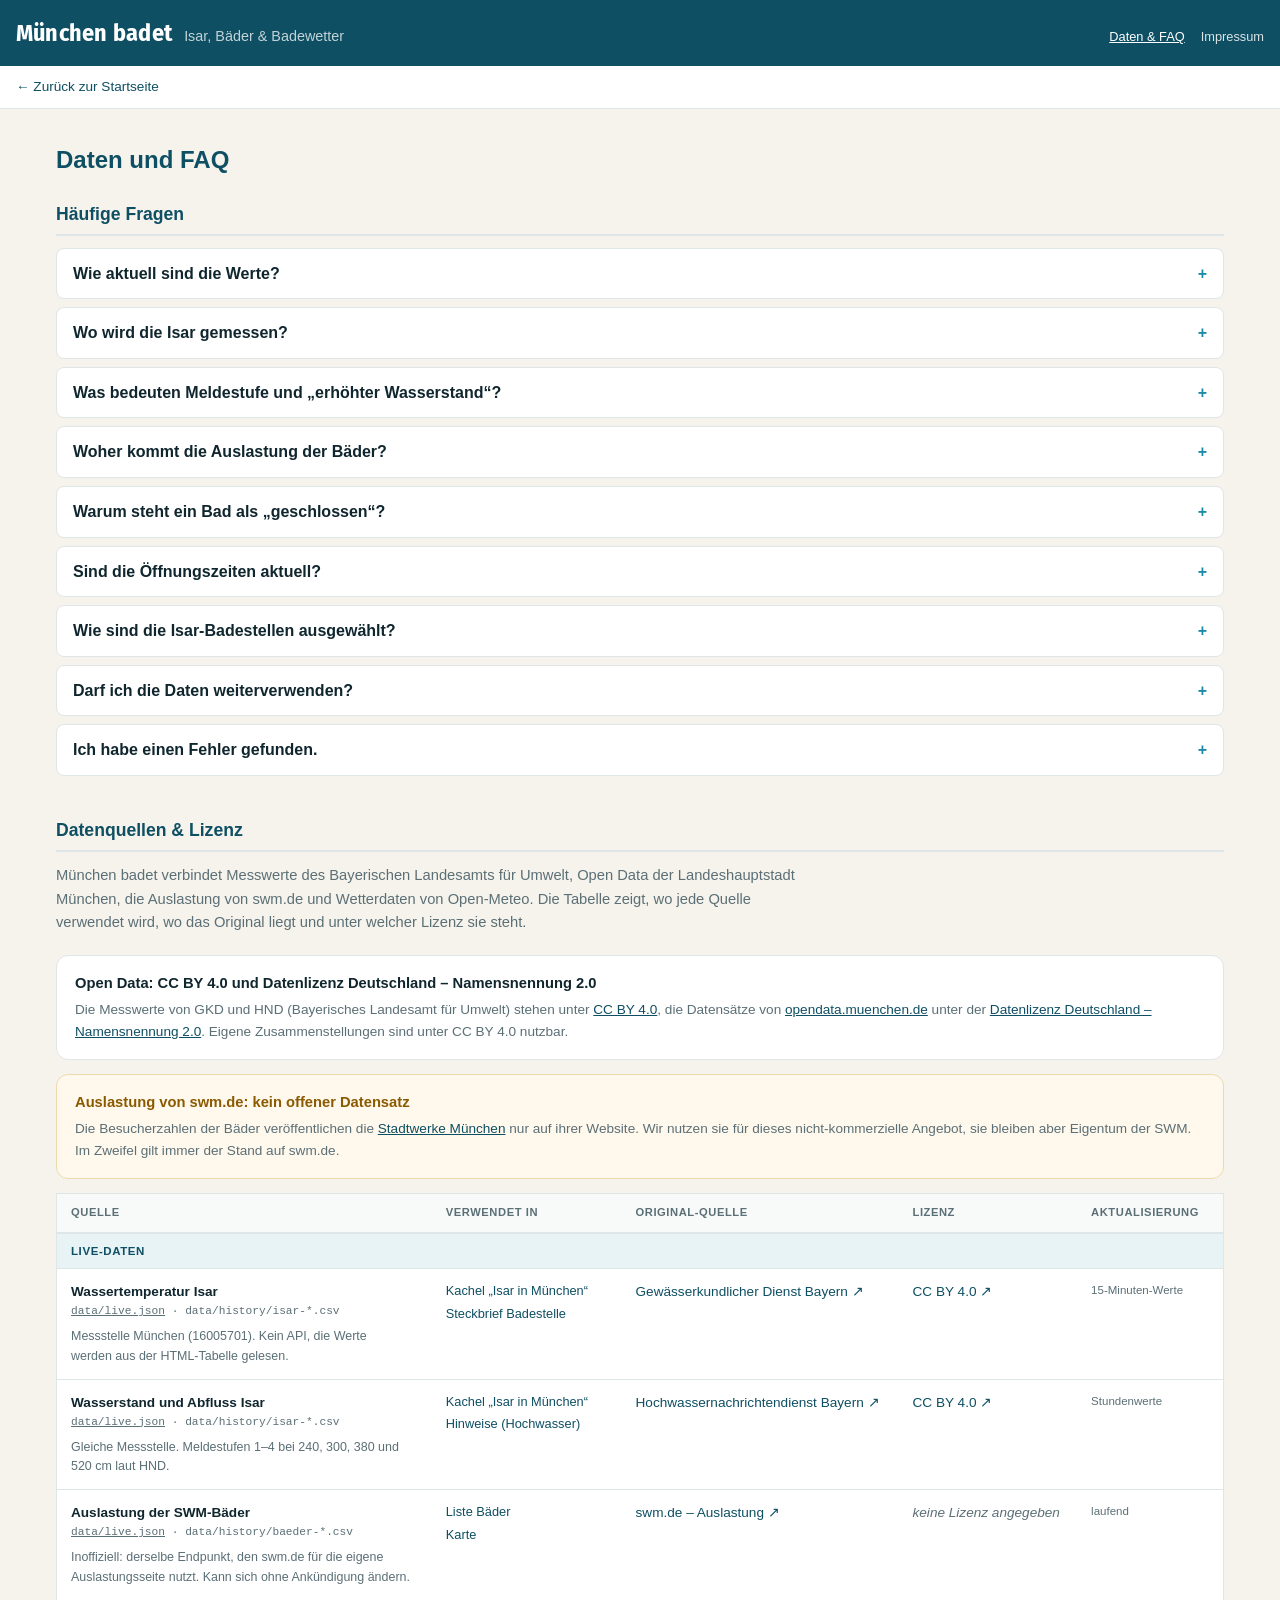
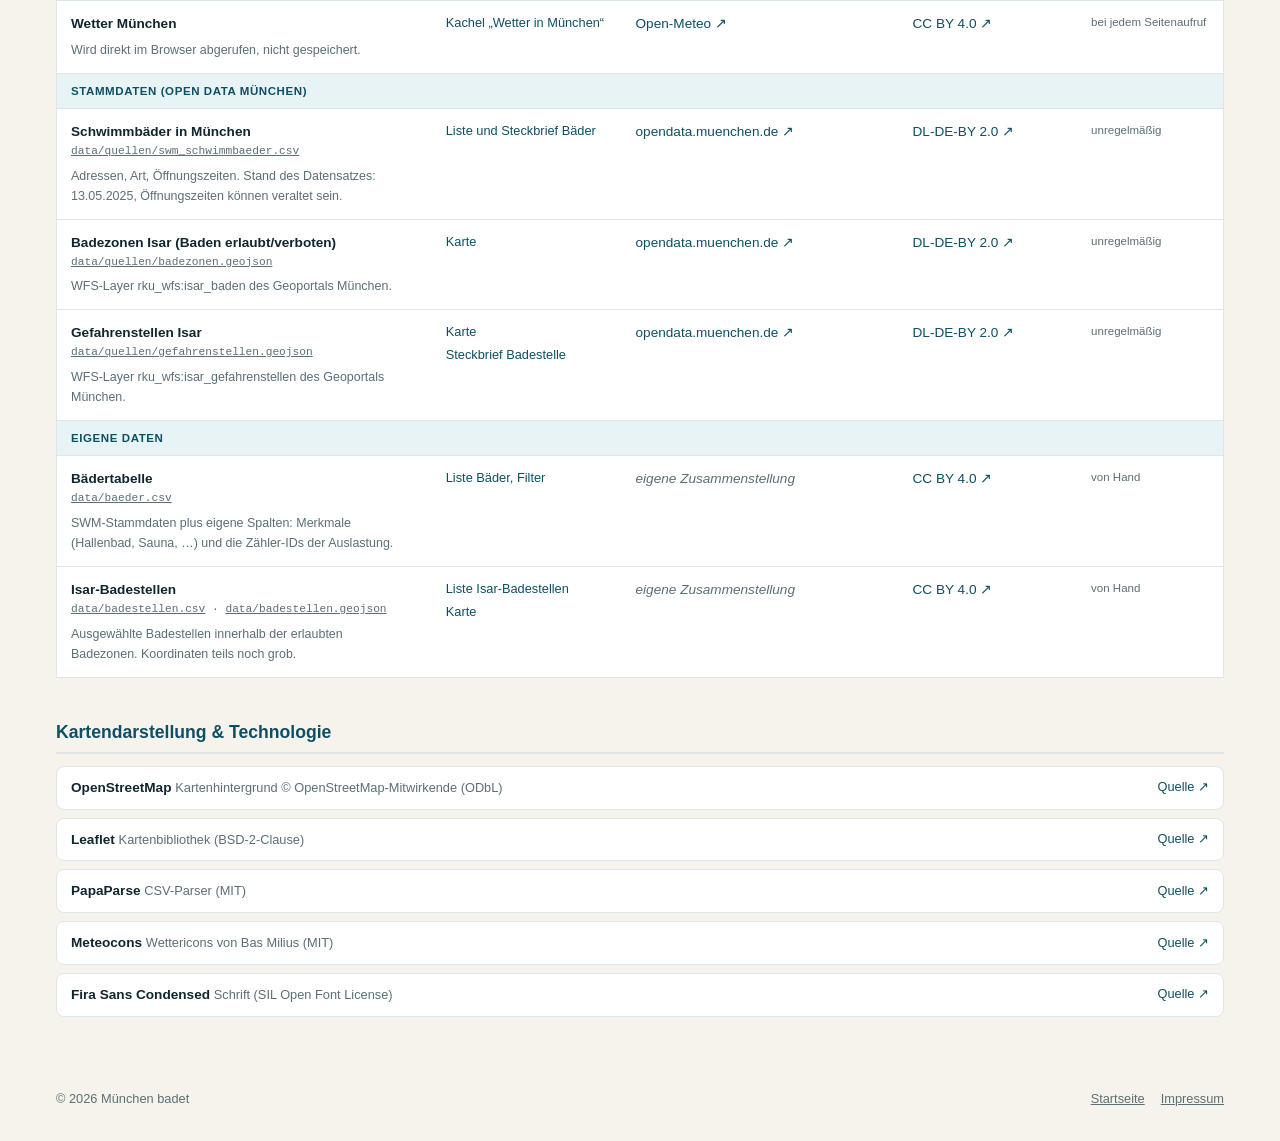
==== daten.html @ 189cb375 "Erster Stand muenchenbadet.de: Startseite, Daten & FAQ, Impressum, Live-Cron, Deploy-Workflow" ====
<!DOCTYPE html>
<html lang="de">
<head>
  <meta charset="UTF-8">
  <meta name="viewport" content="width=device-width, initial-scale=1.0">
  <title>Daten &amp; FAQ – München badet</title>
  <meta name="description" content="Datenquellen, Lizenzen und häufige Fragen zu muenchenbadet.de.">
  <link rel="preconnect" href="https://fonts.googleapis.com">
  <link href="https://fonts.googleapis.com/css2?family=Fira+Sans+Condensed:wght@600;700&display=swap" rel="stylesheet">
  <link rel="stylesheet" href="css/unterseite.css">
  <!-- Matomo -->
  <script>
    var _paq = window._paq = window._paq || [];
    /* tracker methods like "setCustomDimension" should be called before "trackPageView" */
    _paq.push(['disableCookies']);
    _paq.push(['trackPageView']);
    _paq.push(['enableLinkTracking']);
    (function() {
      var u="https://piwik.bielinski.de/";
      _paq.push(['setTrackerUrl', u+'matomo.php']);
      _paq.push(['setSiteId', '15']);
      var d=document, g=d.createElement('script'), s=d.getElementsByTagName('script')[0];
      g.async=true; g.src=u+'matomo.js'; s.parentNode.insertBefore(g,s);
    })();
  </script>
  <!-- End Matomo Code -->
</head>
<body>

<header>
  <a href="/">
    <h1 class="display">München badet</h1>
    <span class="claim">Isar, Bäder &amp; Badewetter</span>
  </a>
  <nav class="nav-links">
    <a href="daten.html" aria-current="page">Daten &amp; FAQ</a>
    <a href="impressum.html">Impressum</a>
  </nav>
</header>

<div class="back-nav"><a href="/">← Zurück zur Startseite</a></div>

<main>
  <h2>Daten und FAQ</h2>

  <h3>Häufige Fragen</h3>
  <div class="faq">
    <details>
      <summary>Wie aktuell sind die Werte?</summary>
      <div>
        <p>
          Wassertemperatur, Wasserstand und Auslastung werden alle 15 Minuten abgerufen. Die Wassertemperatur
          misst das Landesamt in 15-Minuten-Schritten, Wasserstand und Abfluss als Stundenwerte. Unter jeder
          Kachel steht, von wann der angezeigte Wert ist. Das Wetter wird bei jedem Seitenaufruf frisch geladen.
        </p>
      </div>
    </details>
    <details>
      <summary>Wo wird die Isar gemessen?</summary>
      <div>
        <p>
          An der Messstelle München (Nr. 16005701) des Bayerischen Landesamts für Umwelt. Für alle Badestellen
          gilt derselbe Messwert. Weiter flussauf- oder -abwärts kann das Wasser etwas wärmer oder kälter sein.
        </p>
      </div>
    </details>
    <details>
      <summary>Was bedeuten Meldestufe und „erhöhter Wasserstand“?</summary>
      <div>
        <p>
          Die Meldestufen 1–4 legt der Hochwassernachrichtendienst Bayern fest: für den Pegel München bei 240,
          300, 380 und 520 cm. Ab Meldestufe 1 erscheint ein Hochwasser-Hinweis. Ab 150 cm zeigen wir zusätzlich
          „erhöhter Wasserstand“. Diese Schwelle ist eine eigene, vorläufige Einschätzung und keine amtliche Angabe.
        </p>
      </div>
    </details>
    <details>
      <summary>Woher kommt die Auslastung der Bäder?</summary>
      <div>
        <p>
          Von swm.de. Die Stadtwerke zeigen die Auslastung auf ihrer
          <a href="https://www.swm.de/baeder/auslastung" target="_blank" rel="noopener">eigenen Seite</a>, ein
          offizielles Open-Data-Angebot gibt es dafür nicht. Wir nutzen dieselbe Datenquelle wie diese Seite.
          Ändern die SWM etwas daran, fehlt die Auslastung hier, bis wir nachziehen.
        </p>
      </div>
    </details>
    <details>
      <summary>Warum steht ein Bad als „geschlossen“?</summary>
      <div>
        <p>Ein Bad gilt als geschlossen, wenn</p>
        <ul>
          <li>keine Live-Auslastung kommt,</li>
          <li>im SWM-Datensatz keine Öffnungszeiten eingetragen sind oder</li>
          <li>gerade niemand gezählt wird, meist bei Freibädern außerhalb der Saison.</li>
        </ul>
        <p style="margin-top:10px">Verbindlich sind die Angaben auf swm.de.</p>
      </div>
    </details>
    <details>
      <summary>Sind die Öffnungszeiten aktuell?</summary>
      <div>
        <p>
          Nicht unbedingt. Sie stammen aus dem Open-Data-Datensatz der SWM, der zuletzt am 13.05.2025
          aktualisiert wurde. Saisonzeiten und Sonderöffnungen fehlen dort. Im Steckbrief jedes Bads führt
          ein Link zu swm.de.
        </p>
      </div>
    </details>
    <details>
      <summary>Wie sind die Isar-Badestellen ausgewählt?</summary>
      <div>
        <p>
          Wir haben bekannte Badestellen von Hand zusammengestellt. Jede liegt in einer Zone, in der die Stadt
          München das Baden erlaubt. Badeverbotszonen und Gefahrenstellen kommen direkt aus dem Geoportal der
          Stadt. Die Lage einiger Badestellen ist noch grob und wird nach und nach verfeinert.
        </p>
      </div>
    </details>
    <details>
      <summary>Darf ich die Daten weiterverwenden?</summary>
      <div>
        <p>
          Ja, im Rahmen der jeweiligen Lizenz, siehe Tabelle unten. Die Rohdaten der Quellen und unsere
          eigenen Tabellen liegen als CSV und GeoJSON im Ordner <code>data/</code>. Bitte nennt bei den
          Quelldaten den Urheber und bei unseren Zusammenstellungen muenchenbadet.de.
        </p>
      </div>
    </details>
    <details>
      <summary>Ich habe einen Fehler gefunden.</summary>
      <div>
        <p>Gerne per Mail an <a href="mailto:kontakt@bielinski.de">kontakt@bielinski.de</a>.</p>
      </div>
    </details>
  </div>

  <h3>Datenquellen &amp; Lizenz</h3>
  <p class="intro">
    München badet verbindet Messwerte des Bayerischen Landesamts für Umwelt, Open Data der Landeshauptstadt
    München, die Auslastung von swm.de und Wetterdaten von Open-Meteo. Die Tabelle zeigt, wo jede Quelle
    verwendet wird, wo das Original liegt und unter welcher Lizenz sie steht.
  </p>

  <div class="box">
    <h4>Open Data: CC BY 4.0 und Datenlizenz Deutschland – Namensnennung 2.0</h4>
    <p>
      Die Messwerte von GKD und HND (Bayerisches Landesamt für Umwelt) stehen unter
      <a href="https://creativecommons.org/licenses/by/4.0/deed.de" target="_blank" rel="noopener">CC BY 4.0</a>,
      die Datensätze von <a href="https://opendata.muenchen.de" target="_blank" rel="noopener">opendata.muenchen.de</a>
      unter der <a href="https://www.govdata.de/dl-de/by-2-0" target="_blank" rel="noopener">Datenlizenz Deutschland – Namensnennung 2.0</a>.
      Eigene Zusammenstellungen sind unter CC BY 4.0 nutzbar.
    </p>
  </div>

  <div class="box warn">
    <h4>Auslastung von swm.de: kein offener Datensatz</h4>
    <p>
      Die Besucherzahlen der Bäder veröffentlichen die
      <a href="https://www.swm.de/baeder" target="_blank" rel="noopener">Stadtwerke München</a> nur auf
      ihrer Website. Wir nutzen sie für dieses nicht-kommerzielle Angebot, sie bleiben aber Eigentum der SWM.
      Im Zweifel gilt immer der Stand auf swm.de.
    </p>
  </div>

  <div class="table-wrap">
    <table class="sources">
      <thead>
        <tr>
          <th>Quelle</th>
          <th>Verwendet in</th>
          <th>Original-Quelle</th>
          <th>Lizenz</th>
          <th>Aktualisierung</th>
        </tr>
      </thead>
      <tbody id="sources-body">
        <tr><td colspan="5" class="dim" style="text-align:center;padding:30px">Lade Datenquellen …</td></tr>
      </tbody>
    </table>
  </div>

  <h3>Kartendarstellung &amp; Technologie</h3>
  <div class="attr-list" id="attr-list"></div>
</main>

<footer>
  <span class="copy">© 2026 München badet</span>
  <a href="/">Startseite</a>
  <a href="impressum.html">Impressum</a>
</footer>

<script>
const esc = s => String(s ?? '').replace(/[&<>"]/g, c => ({ '&': '&amp;', '<': '&lt;', '>': '&gt;', '"': '&quot;' }[c]));

function fmtZeit(iso) {
  const d = new Date(iso);
  if (isNaN(d)) return null;
  return d.toLocaleDateString('de-DE', { day: '2-digit', month: '2-digit', year: 'numeric' })
    + ', ' + d.toLocaleTimeString('de-DE', { hour: '2-digit', minute: '2-digit' }) + ' Uhr';
}

const link = (x, cls = '') => x?.href
  ? `<a class="${cls}" href="${esc(x.href)}" target="_blank" rel="noopener">${esc(x.label)} ↗</a>`
  : `<span class="dim">${esc(x?.label ?? '–')}</span>`;

async function init() {
  const [reg, live] = await Promise.all([
    fetch('data/source-registry.json').then(r => r.json()),
    fetch('data/live.json').then(r => r.json()).catch(() => null),
  ]);

  // Stand der Live-Quellen aus live.json; alle anderen nur mit Turnus
  const stand = src => {
    if (!live) return null;
    if (src.live_key) return live.isar?.[src.live_key]?.zeit;
    if (src.id === 'swm-auslastung') return live.updated;
    return null;
  };

  document.getElementById('sources-body').innerHTML = reg.categories.map(cat =>
    `<tr class="cat-row"><td colspan="5">${esc(cat.title)}</td></tr>` +
    cat.sources.map(src => {
      const zeit = stand(src) && fmtZeit(stand(src));
      return `<tr id="${esc(src.id)}">
        <td>
          <div class="src-title">${esc(src.title)}</div>
          <div class="src-file">${(src.files || []).map(f => f.includes('*') ? esc(f) : `<a href="${esc(f)}">${esc(f)}</a>`).join(' · ')}</div>
          ${src.note ? `<div class="src-note">${esc(src.note)}</div>` : ''}
        </td>
        <td><div class="used-in">${(src.used_in || []).map(u => `<a href="${esc(u.href)}">${esc(u.label)}</a>`).join('')}</div></td>
        <td>${link(src.original_source, 'orig-link')}</td>
        <td>${link(src.license, 'orig-link')}</td>
        <td>${zeit ? `<span class="stand">${zeit}</span>` : ''}<span class="turnus">${esc(src.turnus || '')}</span></td>
      </tr>`;
    }).join('')
  ).join('');

  document.getElementById('attr-list').innerHTML = (reg.attribution || []).map(a =>
    `<div class="attr-item"><div><b>${esc(a.title)}</b> <span class="attr-note">${esc(a.note)}</span></div>
     <a href="${esc(a.href)}" target="_blank" rel="noopener">Quelle ↗</a></div>`).join('');

  if (location.hash) document.getElementById(location.hash.slice(1))?.scrollIntoView();
}

init().catch(err => {
  document.getElementById('sources-body').innerHTML =
    `<tr><td colspan="5" style="text-align:center;padding:30px;color:#c0272d">Fehler beim Laden der Datenquellen: ${esc(err.message)}</td></tr>`;
});
</script>

</body>
</html>
---- css/unterseite.css ----
/* Gemeinsame Styles für Unterseiten (Daten & FAQ, Impressum) – Farben wie index.html */
*, *::before, *::after { box-sizing: border-box; margin: 0; padding: 0; }
:root {
  --isar:      #1b8aa6;
  --isar-dark: #0e4f63;
  --sand:      #f6f3ec;
  --ink:       #10262e;
  --ink-dim:   #5b6f76;
  --surface:   #ffffff;
  --border:    #dfe6e8;
  --warn:      #8a5a00;
  --warn-bg:   #fff8ec;
}
body { font-family: -apple-system, "Segoe UI", Roboto, Helvetica, Arial, sans-serif; background: var(--sand); color: var(--ink); line-height: 1.6; }
.display { font-family: 'Fira Sans Condensed', Tahoma, sans-serif; font-weight: 700; }
a { color: var(--isar-dark); }

header {
  background: var(--isar-dark); color: #fff;
  padding: 14px 16px;
  display: flex; align-items: baseline; gap: 12px; flex-wrap: wrap;
}
header > a { display: flex; align-items: baseline; gap: 12px; color: inherit; text-decoration: none; }
header h1 { font-size: 1.5rem; letter-spacing: .01em; }
header .claim { opacity: .75; font-size: .9rem; }
.nav-links { margin-left: auto; display: flex; gap: 1rem; }
.nav-links a { font-size: .8rem; color: #fff; opacity: .85; text-decoration: none; white-space: nowrap; }
.nav-links a:hover, .nav-links a[aria-current] { opacity: 1; text-decoration: underline; }

.back-nav { background: var(--surface); border-bottom: 1px solid var(--border); padding: 10px 16px; font-size: .85rem; }
.back-nav a { text-decoration: none; }
.back-nav a:hover { text-decoration: underline; }

main { max-width: 1200px; margin: 0 auto; padding: 32px 16px 64px; }
main.schmal { max-width: 720px; }

h2 { font-size: 1.5rem; color: var(--isar-dark); margin-bottom: 20px; }
h3 { font-size: 1.1rem; color: var(--isar-dark); margin: 40px 0 12px; padding-bottom: 6px; border-bottom: 2px solid var(--border); }
h3:first-of-type { margin-top: 0; }
p { color: var(--ink-dim); font-size: .92rem; }
p + p { margin-top: 10px; }
.intro { max-width: 760px; margin-bottom: 20px; }

/* Impressum */
.schmal h4 { font-size: .92rem; margin: 22px 0 4px; }

/* Lizenz-/Hinweisboxen */
.box { background: var(--surface); border: 1px solid var(--border); border-radius: 12px; padding: 16px 18px; margin-bottom: 14px; }
.box h4 { font-size: .92rem; margin-bottom: 4px; }
.box p { font-size: .85rem; }
.box.warn { background: var(--warn-bg); border-color: #ecd9ae; }
.box.warn h4 { color: var(--warn); }

/* Quellen-Tabelle */
.table-wrap { overflow-x: auto; }
table.sources { width: 100%; border-collapse: collapse; background: var(--surface); font-size: .85rem; border: 1px solid var(--border); }
table.sources th {
  text-align: left; font-size: .7rem; font-weight: 700; text-transform: uppercase; letter-spacing: .05em;
  color: var(--ink-dim); padding: 10px 14px; border-bottom: 2px solid var(--border); background: #f8fafa; white-space: nowrap;
}
table.sources td { padding: 12px 14px; border-bottom: 1px solid var(--border); vertical-align: top; }
table.sources tbody tr { scroll-margin-top: 16px; }
table.sources tbody tr:target td { background: #fff6da; }
tr.cat-row td { background: #e8f3f6; font-size: .72rem; font-weight: 700; text-transform: uppercase; letter-spacing: .05em; color: var(--isar-dark); padding: 8px 14px; }
.src-title { font-weight: 700; }
.src-file { font-family: ui-monospace, monospace; font-size: .7rem; color: var(--ink-dim); }
.src-file a { color: inherit; }
.src-note { font-size: .78rem; color: var(--ink-dim); margin-top: 6px; max-width: 340px; }
.used-in { display: flex; flex-direction: column; gap: 2px; font-size: .8rem; }
.used-in a { text-decoration: none; }
.used-in a:hover, .orig-link:hover { text-decoration: underline; }
.orig-link { text-decoration: none; }
.dim { color: var(--ink-dim); font-style: italic; }
.stand { font-variant-numeric: tabular-nums; white-space: nowrap; }
.turnus { display: block; font-size: .72rem; color: var(--ink-dim); }

/* Technologie */
.attr-list { display: flex; flex-direction: column; gap: 8px; }
.attr-item {
  background: var(--surface); border: 1px solid var(--border); border-radius: 8px; padding: 10px 14px; font-size: .85rem;
  display: flex; justify-content: space-between; align-items: center; gap: 12px; flex-wrap: wrap;
}
.attr-item .attr-note { color: var(--ink-dim); font-size: .8rem; }
.attr-item a { font-size: .8rem; text-decoration: none; }

/* FAQ */
.faq details { background: var(--surface); border: 1px solid var(--border); border-radius: 8px; margin-bottom: 8px; }
.faq summary { cursor: pointer; padding: 12px 16px; font-weight: 600; list-style: none; display: flex; justify-content: space-between; gap: 12px; }
.faq summary::-webkit-details-marker { display: none; }
.faq summary::after { content: '+'; color: var(--isar); font-weight: 700; }
.faq details[open] summary::after { content: '–'; }
.faq details > div { padding: 0 16px 14px; }
.faq ul { color: var(--ink-dim); font-size: .92rem; margin: 6px 0 0 20px; }

footer {
  max-width: 1200px; margin: 0 auto; padding: 8px 16px 32px; font-size: .8rem; color: var(--ink-dim);
  display: flex; gap: 16px; flex-wrap: wrap;
}
footer a { color: inherit; }
footer .copy { margin-right: auto; }

@media (max-width: 700px) {
  main { padding: 24px 16px 48px; }
  .nav-links { margin-left: 0; width: 100%; }
}
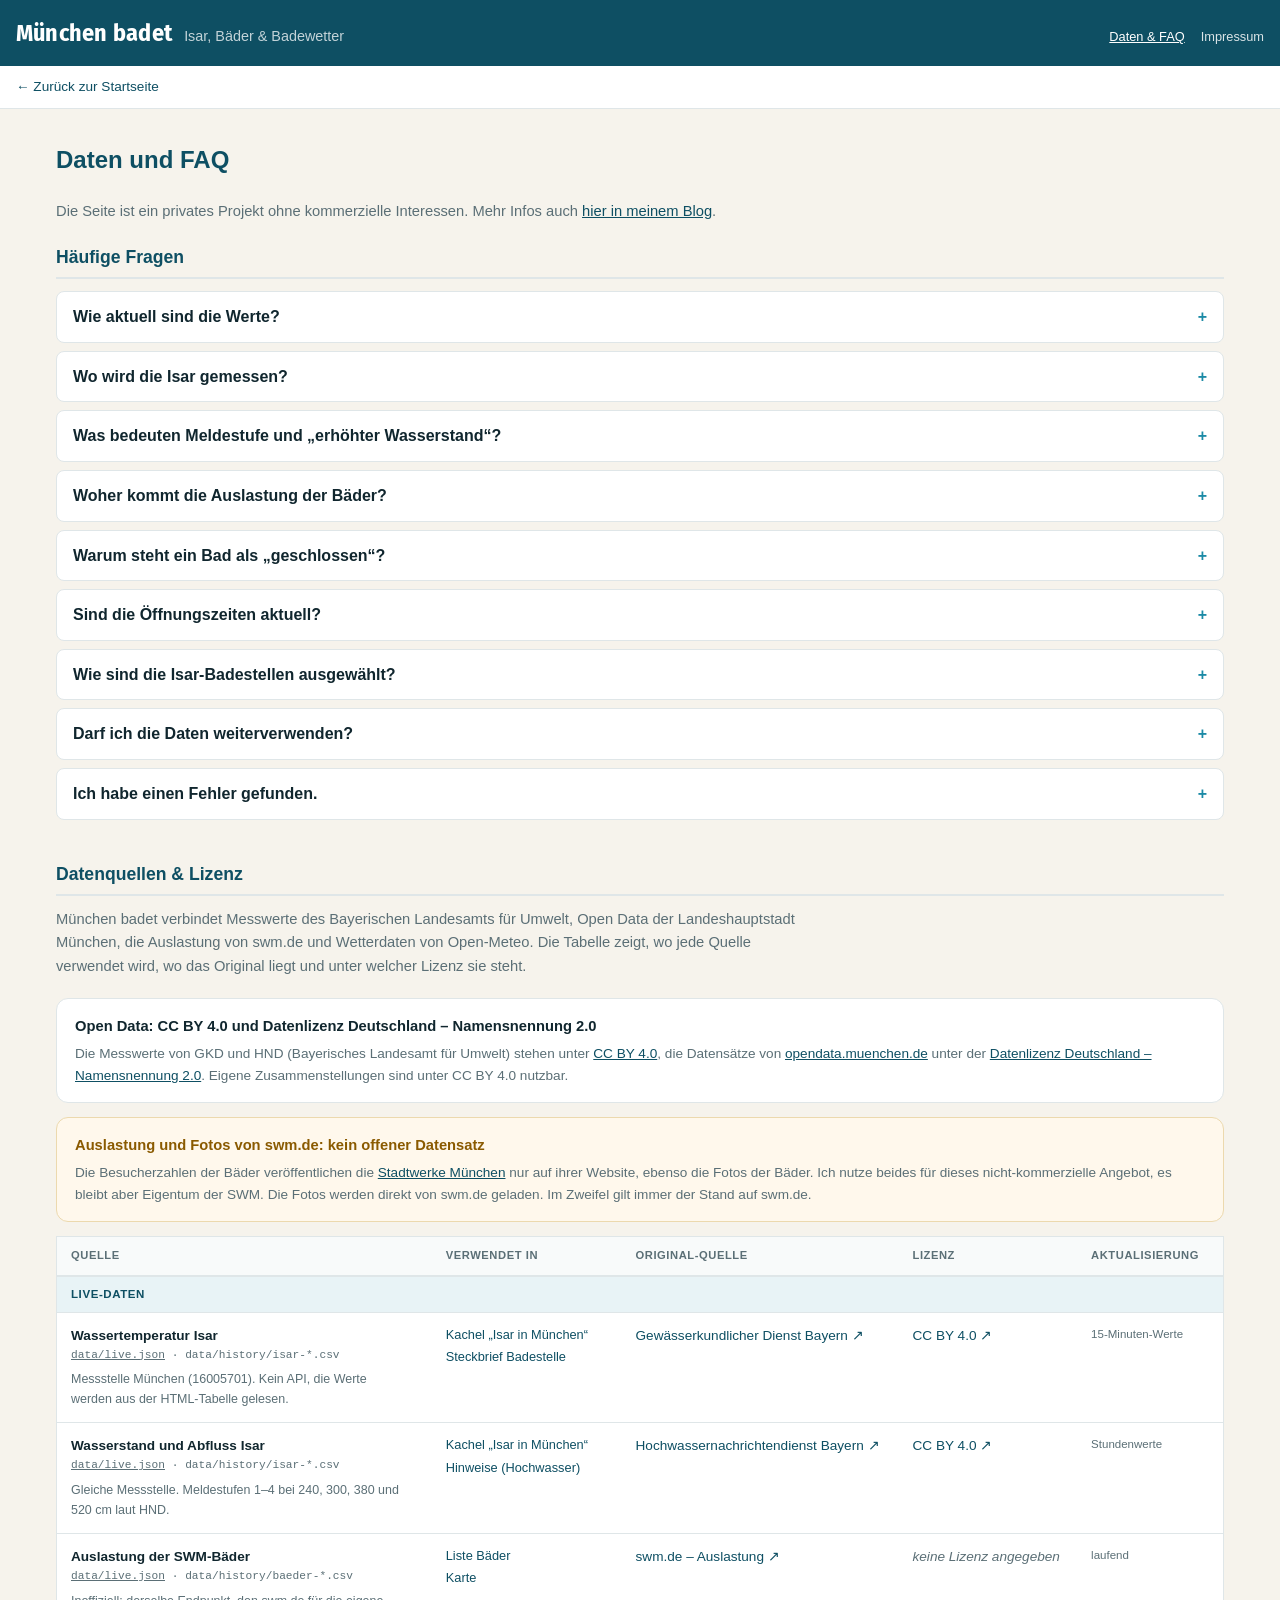
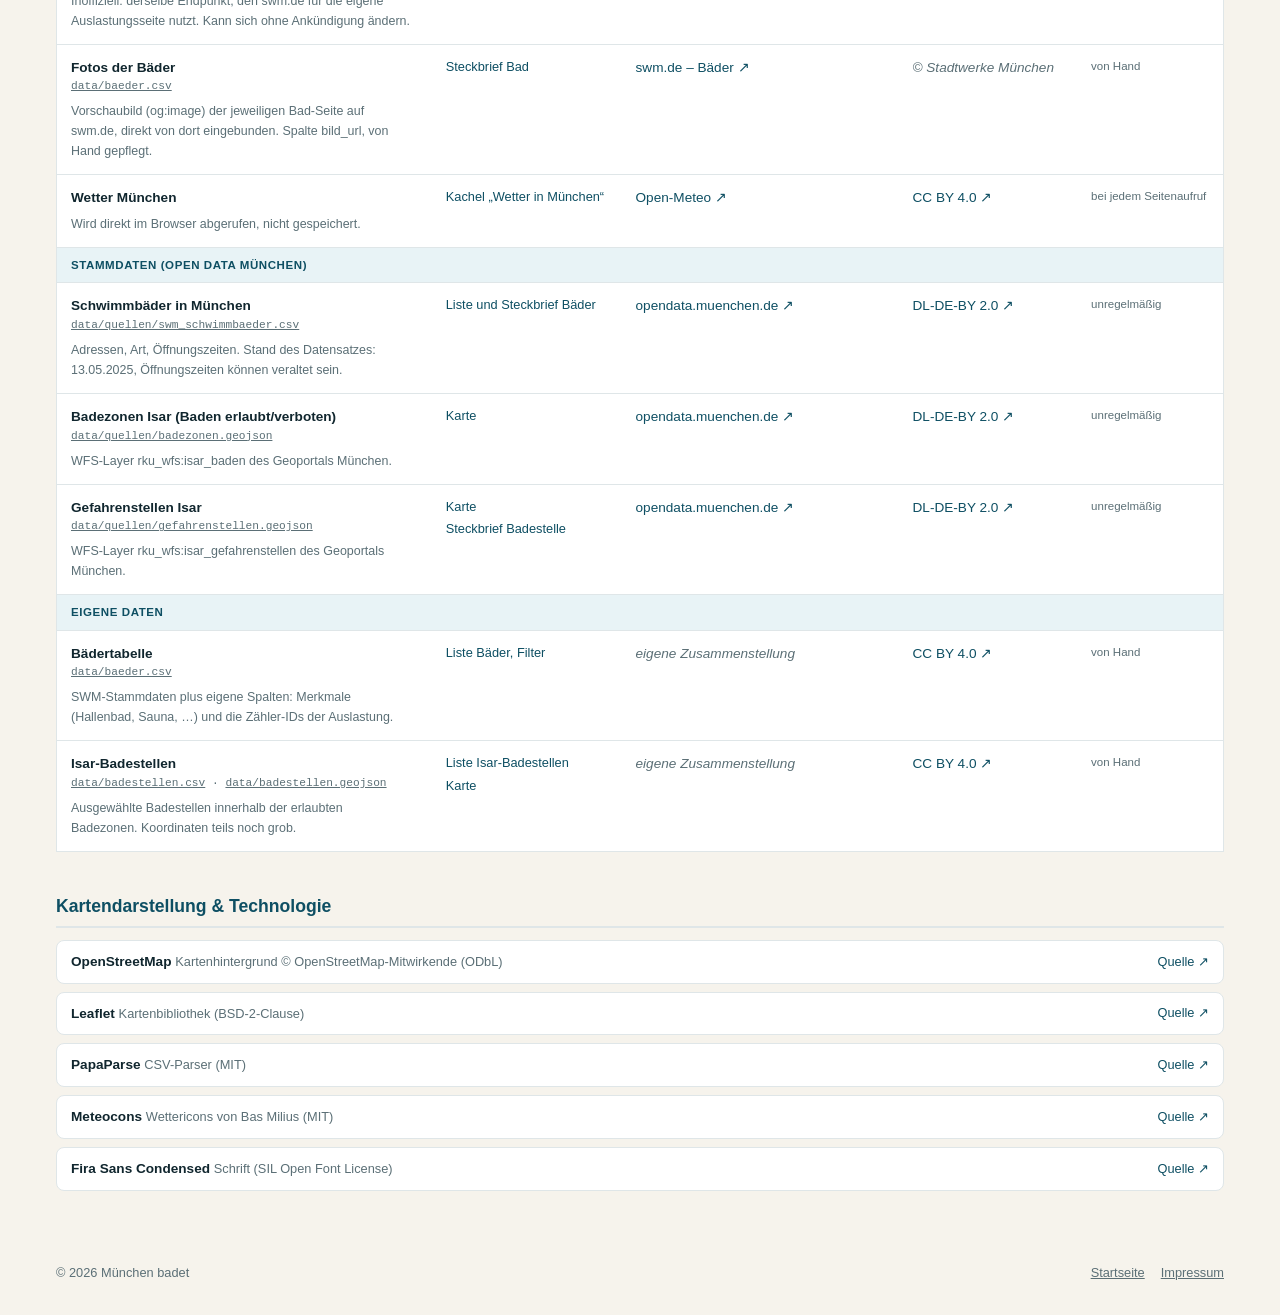
==== commit 21713af8: "Bäderfotos (bild_url, og:image von swm.de) im Steckbrief, Texte in Ich-Form, FAQ-Einleitung mit Blog" ====
--- a/daten.html
+++ b/daten.html
@@ -42,6 +42,10 @@
 
 <main>
   <h2>Daten und FAQ</h2>
+  <p class="intro">
+    Die Seite ist ein privates Projekt ohne kommerzielle Interessen. Mehr Infos auch
+    <a href="https://bielinski.de/2026/10/muenchen-badet/">hier in meinem Blog</a>.
+  </p>
 
   <h3>Häufige Fragen</h3>
   <div class="faq">
@@ -69,7 +73,7 @@
       <div>
         <p>
           Die Meldestufen 1–4 legt der Hochwassernachrichtendienst Bayern fest: für den Pegel München bei 240,
-          300, 380 und 520 cm. Ab Meldestufe 1 erscheint ein Hochwasser-Hinweis. Ab 150 cm zeigen wir zusätzlich
+          300, 380 und 520 cm. Ab Meldestufe 1 erscheint ein Hochwasser-Hinweis. Ab 150 cm zeige ich zusätzlich
           „erhöhter Wasserstand“. Diese Schwelle ist eine eigene, vorläufige Einschätzung und keine amtliche Angabe.
         </p>
       </div>
@@ -80,8 +84,8 @@
         <p>
           Von swm.de. Die Stadtwerke zeigen die Auslastung auf ihrer
           <a href="https://www.swm.de/baeder/auslastung" target="_blank" rel="noopener">eigenen Seite</a>, ein
-          offizielles Open-Data-Angebot gibt es dafür nicht. Wir nutzen dieselbe Datenquelle wie diese Seite.
-          Ändern die SWM etwas daran, fehlt die Auslastung hier, bis wir nachziehen.
+          offizielles Open-Data-Angebot gibt es dafür nicht. Ich nutze dieselbe Datenquelle wie diese Seite.
+          Ändern die SWM etwas daran, fehlt die Auslastung hier, bis ich nachziehe.
         </p>
       </div>
     </details>
@@ -111,7 +115,7 @@
       <summary>Wie sind die Isar-Badestellen ausgewählt?</summary>
       <div>
         <p>
-          Wir haben bekannte Badestellen von Hand zusammengestellt. Jede liegt in einer Zone, in der die Stadt
+          Ich habe bekannte Badestellen von Hand zusammengestellt. Jede liegt in einer Zone, in der die Stadt
           München das Baden erlaubt. Badeverbotszonen und Gefahrenstellen kommen direkt aus dem Geoportal der
           Stadt. Die Lage einiger Badestellen ist noch grob und wird nach und nach verfeinert.
         </p>
@@ -121,9 +125,9 @@
       <summary>Darf ich die Daten weiterverwenden?</summary>
       <div>
         <p>
-          Ja, im Rahmen der jeweiligen Lizenz, siehe Tabelle unten. Die Rohdaten der Quellen und unsere
+          Ja, im Rahmen der jeweiligen Lizenz, siehe Tabelle unten. Die Rohdaten der Quellen und meine
           eigenen Tabellen liegen als CSV und GeoJSON im Ordner <code>data/</code>. Bitte nennt bei den
-          Quelldaten den Urheber und bei unseren Zusammenstellungen muenchenbadet.de.
+          Quelldaten den Urheber und bei meinen Zusammenstellungen muenchenbadet.de.
         </p>
       </div>
     </details>
@@ -154,11 +158,12 @@
   </div>
 
   <div class="box warn">
-    <h4>Auslastung von swm.de: kein offener Datensatz</h4>
+    <h4>Auslastung und Fotos von swm.de: kein offener Datensatz</h4>
     <p>
       Die Besucherzahlen der Bäder veröffentlichen die
       <a href="https://www.swm.de/baeder" target="_blank" rel="noopener">Stadtwerke München</a> nur auf
-      ihrer Website. Wir nutzen sie für dieses nicht-kommerzielle Angebot, sie bleiben aber Eigentum der SWM.
+      ihrer Website, ebenso die Fotos der Bäder. Ich nutze beides für dieses nicht-kommerzielle Angebot, es bleibt aber Eigentum der SWM.
+      Die Fotos werden direkt von swm.de geladen.
       Im Zweifel gilt immer der Stand auf swm.de.
     </p>
   </div>
